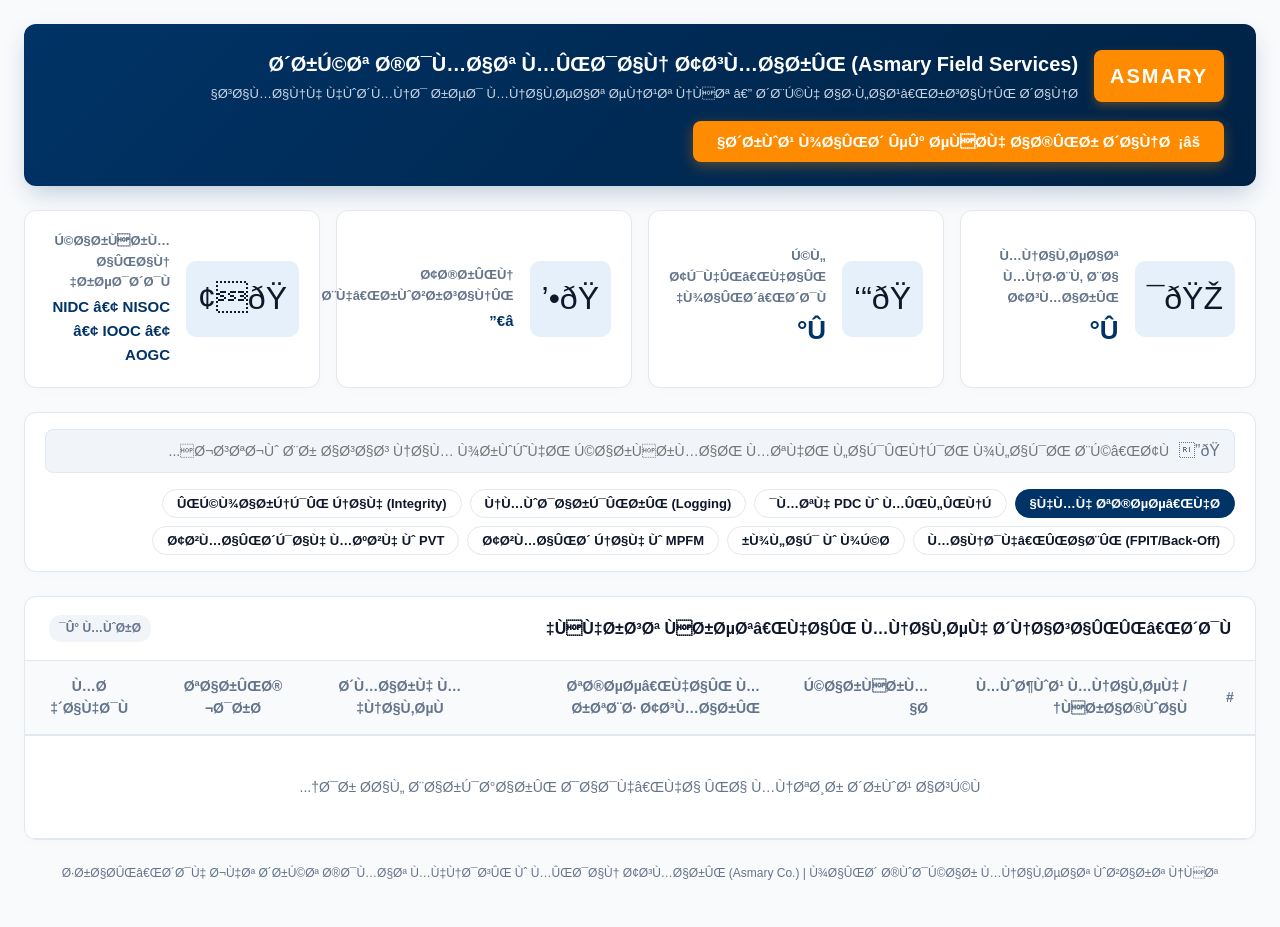
==== index.html @ c62e256e "Add root index.html for GitHub Pages deployment" ====
﻿<!DOCTYPE html>
<html lang="fa" dir="rtl">
<head>
    <meta charset="UTF-8">
    <meta name="viewport" content="width=device-width, initial-scale=1.0">
    <title>Ø³Ø§Ù…Ø§Ù†Ù‡ Ø±ØµØ¯ Ù…Ù†Ø§Ù‚ØµØ§Øª Ø¨Ø§Ù„Ø§Ø¯Ø³ØªÛŒ â€” Ø´Ø±Ú©Øª Ø¢Ø³Ù…Ø§Ø±ÛŒ</title>
    <link rel="stylesheet" href="static/style.css">
    <link rel="icon" href="https://asmaryco.com/wp-content/uploads/2025/12/logo_asmary_white_englishandpersian6-Copy-300x143.jpg">
</head>
<body>
    <div class="app-layout">
        <!-- Top Navigation / Brand Header -->
        <header class="navbar">
            <div class="brand">
                <div class="logo-box">ASMARY</div>
                <div>
                    <h1>Ø´Ø±Ú©Øª Ø®Ø¯Ù…Ø§Øª Ù…ÛŒØ¯Ø§Ù† Ø¢Ø³Ù…Ø§Ø±ÛŒ (Asmary Field Services)</h1>
                    <p class="subtitle">Ø³Ø§Ù…Ø§Ù†Ù‡ Ù‡ÙˆØ´Ù…Ù†Ø¯ Ø±ØµØ¯ Ù…Ù†Ø§Ù‚ØµØ§Øª ØµÙ†Ø¹Øª Ù†ÙØª â€” Ø´Ø¨Ú©Ù‡ Ø§Ø·Ù„Ø§Ø¹â€ŒØ±Ø³Ø§Ù†ÛŒ Ø´Ø§Ù†Ø§</p>
                </div>
            </div>
            <div class="header-actions">
                <button id="scanBtn" class="btn btn-primary" onclick="startScan(50)">
                    <span class="btn-icon">âš¡</span>
                    <span id="btnText">Ø´Ø±ÙˆØ¹ Ù¾Ø§ÛŒØ´ ÛµÛ° ØµÙØ­Ù‡ Ø§Ø®ÛŒØ± Ø´Ø§Ù†Ø§</span>
                </button>
            </div>
        </header>

        <!-- Progress Overlay Container -->
        <div id="progressCard" class="card progress-card hidden">
            <div class="progress-header">
                <div>
                    <strong id="progressTitle">Ø¯Ø± Ø­Ø§Ù„ Ù¾ÛŒÙ…Ø§ÛŒØ´ ØµÙØ­Ø§Øª Ø´Ø¨Ú©Ù‡ Ø´Ø§Ù†Ø§...</strong>
                    <div id="progressSub" class="text-muted">Ù„Ø·ÙØ§Ù‹ Ø´Ú©ÛŒØ¨Ø§ Ø¨Ø§Ø´ÛŒØ¯ (Ø§ÛŒÙ† Ø¹Ù…Ù„ÛŒØ§Øª Ø­Ø¯ÙˆØ¯ Û³Û° Ø«Ø§Ù†ÛŒÙ‡ Ø²Ù…Ø§Ù† Ù…ÛŒâ€ŒØ¨Ø±Ø¯).</div>
                </div>
                <div id="pageCounter" class="badge badge-accent">ØµÙØ­Ù‡ Û° Ø§Ø² ÛµÛ°</div>
            </div>
            <div class="progress-bar-bg">
                <div id="progressBar" class="progress-bar-fill" style="width: 0%;"></div>
            </div>
        </div>

        <!-- Metrics Grid -->
        <div class="metrics-grid">
            <div class="card metric-card">
                <span class="metric-icon">ðŸŽ¯</span>
                <div>
                    <div class="metric-label">Ù…Ù†Ø§Ù‚ØµØ§Øª Ù…Ù†Ø·Ø¨Ù‚ Ø¨Ø§ Ø¢Ø³Ù…Ø§Ø±ÛŒ</div>
                    <div id="matchedCount" class="metric-value">Û°</div>
                </div>
            </div>
            <div class="card metric-card">
                <span class="metric-icon">ðŸ“‘</span>
                <div>
                    <div class="metric-label">Ú©Ù„ Ø¢Ú¯Ù‡ÛŒâ€ŒÙ‡Ø§ÛŒ Ù¾Ø§ÛŒØ´â€ŒØ´Ø¯Ù‡</div>
                    <div id="totalScanned" class="metric-value">Û°</div>
                </div>
            </div>
            <div class="card metric-card">
                <span class="metric-icon">ðŸ•’</span>
                <div>
                    <div class="metric-label">Ø¢Ø®Ø±ÛŒÙ† Ø¨Ù‡â€ŒØ±ÙˆØ²Ø±Ø³Ø§Ù†ÛŒ</div>
                    <div id="lastUpdated" class="metric-value font-sm">â€”</div>
                </div>
            </div>
            <div class="card metric-card">
                <span class="metric-icon">ðŸ¢</span>
                <div>
                    <div class="metric-label">Ú©Ø§Ø±ÙØ±Ù…Ø§ÛŒØ§Ù† Ø±ØµØ¯Ø´Ø¯Ù‡</div>
                    <div class="metric-value font-sm">NIDC â€¢ NISOC â€¢ IOOC â€¢ AOGC</div>
                </div>
            </div>
        </div>

        <!-- Filter & Search Bar -->
        <div class="card filter-bar">
            <div class="search-wrapper">
                <span class="search-icon">ðŸ”</span>
                <input type="text" id="searchInput" placeholder="Ø¬Ø³ØªØ¬Ùˆ Ø¨Ø± Ø§Ø³Ø§Ø³ Ù†Ø§Ù… Ù¾Ø±ÙˆÚ˜Ù‡ØŒ Ú©Ø§Ø±ÙØ±Ù…Ø§ØŒ Ù…ØªÙ‡ØŒ Ù„Ø§Ú¯ÛŒÙ†Ú¯ØŒ Ù¾Ù„Ø§Ú¯ØŒ Ø¨Ú©â€ŒØ¢Ù...">
            </div>
            <div class="filter-pills" id="serviceFilters">
                <button class="pill active" data-filter="all">Ù‡Ù…Ù‡ ØªØ®ØµØµâ€ŒÙ‡Ø§</button>
                <button class="pill" data-filter="PDC Bits & Milling">Ù…ØªÙ‡ PDC Ùˆ Ù…ÛŒÙ„ÛŒÙ†Ú¯</button>
                <button class="pill" data-filter="Well Logging (Open & Cased Hole)">Ù†Ù…ÙˆØ¯Ø§Ø±Ú¯ÛŒØ±ÛŒ (Logging)</button>
                <button class="pill" data-filter="Well Integrity & Casing Inspection">ÛŒÚ©Ù¾Ø§Ø±Ú†Ú¯ÛŒ Ú†Ø§Ù‡ (Integrity)</button>
                <button class="pill" data-filter="Pipe Recovery (FPIT & Back-Off)">Ù…Ø§Ù†Ø¯Ù‡â€ŒÛŒØ§Ø¨ÛŒ (FPIT/Back-Off)</button>
                <button class="pill" data-filter="Plugs & Packers">Ù¾Ù„Ø§Ú¯ Ùˆ Ù¾Ú©Ø±</button>
                <button class="pill" data-filter="Surface Testing & MPFM">Ø¢Ø²Ù…Ø§ÛŒØ´ Ú†Ø§Ù‡ Ùˆ MPFM</button>
                <button class="pill" data-filter="Core & PVT Laboratory">Ø¢Ø²Ù…Ø§ÛŒØ´Ú¯Ø§Ù‡ Ù…ØºØ²Ù‡ Ùˆ PVT</button>
            </div>
        </div>

        <!-- Tenders Table -->
        <div class="card table-card">
            <div class="table-header-title">
                <h2>ÙÙ‡Ø±Ø³Øª ÙØ±ØµØªâ€ŒÙ‡Ø§ÛŒ Ù…Ù†Ø§Ù‚ØµÙ‡ Ø´Ù†Ø§Ø³Ø§ÛŒÛŒâ€ŒØ´Ø¯Ù‡</h2>
                <span id="filteredCountBadge" class="badge badge-light">Û° Ù…ÙˆØ±Ø¯</span>
            </div>
            <div class="table-responsive">
                <table>
                    <thead>
                        <tr>
                            <th style="width: 50px;" class="text-center">#</th>
                            <th>Ù…ÙˆØ¶ÙˆØ¹ Ù…Ù†Ø§Ù‚ØµÙ‡ / ÙØ±Ø§Ø®ÙˆØ§Ù†</th>
                            <th>Ú©Ø§Ø±ÙØ±Ù…Ø§</th>
                            <th>ØªØ®ØµØµâ€ŒÙ‡Ø§ÛŒ Ù…Ø±ØªØ¨Ø· Ø¢Ø³Ù…Ø§Ø±ÛŒ</th>
                            <th class="text-center">Ø´Ù…Ø§Ø±Ù‡ Ù…Ù†Ø§Ù‚ØµÙ‡</th>
                            <th class="text-center">ØªØ§Ø±ÛŒØ® Ø¯Ø±Ø¬</th>
                            <th class="text-center">Ù…Ø´Ø§Ù‡Ø¯Ù‡</th>
                        </tr>
                    </thead>
                    <tbody id="tenderTableBody">
                        <tr>
                            <td colspan="7" class="text-center text-muted py-5">
                                Ø¯Ø± Ø­Ø§Ù„ Ø¨Ø§Ø±Ú¯Ø°Ø§Ø±ÛŒ Ø¯Ø§Ø¯Ù‡â€ŒÙ‡Ø§ ÛŒØ§ Ù…Ù†ØªØ¸Ø± Ø´Ø±ÙˆØ¹ Ø§Ø³Ú©Ù†...
                            </td>
                        </tr>
                    </tbody>
                </table>
            </div>
        </div>

        <footer class="footer">
            Ø·Ø±Ø§Ø­ÛŒâ€ŒØ´Ø¯Ù‡ Ø¬Ù‡Øª Ø´Ø±Ú©Øª Ø®Ø¯Ù…Ø§Øª Ù…Ù‡Ù†Ø¯Ø³ÛŒ Ùˆ Ù…ÛŒØ¯Ø§Ù† Ø¢Ø³Ù…Ø§Ø±ÛŒ (Asmary Co.) | Ù¾Ø§ÛŒØ´ Ø®ÙˆØ¯Ú©Ø§Ø± Ù…Ù†Ø§Ù‚ØµØ§Øª ÙˆØ²Ø§Ø±Øª Ù†ÙØª
        </footer>
    </div>

    <script src="static/app.js"></script>
</body>
</html>
---- static/style.css ----
/* Asmary Tender Monitor Styles */
:root {
    --primary: #003366;
    --primary-dark: #002244;
    --primary-light: #e6f0fa;
    --accent: #ff8c00;
    --accent-light: #fff3e6;
    --success: #107c41;
    --success-light: #e8f5e9;
    --bg: #f8fafc;
    --surface: #ffffff;
    --text-dark: #0f172a;
    --text-muted: #64748b;
    --border: #e2e8f0;
    --radius: 12px;
}

* {
    box-sizing: border-box;
    margin: 0;
    padding: 0;
}

body {
    font-family: 'Segoe UI', Tahoma, Arial, sans-serif;
    background-color: var(--bg);
    color: var(--text-dark);
    direction: rtl;
    line-height: 1.6;
}

.app-layout {
    max-width: 1440px;
    margin: 0 auto;
    padding: 24px;
}

/* Header */
.navbar {
    background: linear-gradient(135deg, var(--primary) 0%, var(--primary-dark) 100%);
    color: white;
    padding: 24px 32px;
    border-radius: var(--radius);
    display: flex;
    justify-content: space-between;
    align-items: center;
    box-shadow: 0 10px 25px -5px rgba(0, 51, 102, 0.25);
    margin-bottom: 24px;
    flex-wrap: wrap;
    gap: 16px;
}

.brand {
    display: flex;
    align-items: center;
    gap: 16px;
}

.logo-box {
    background: var(--accent);
    color: white;
    font-weight: 900;
    font-size: 20px;
    letter-spacing: 2px;
    padding: 10px 16px;
    border-radius: 8px;
    box-shadow: 0 4px 10px rgba(255, 140, 0, 0.3);
}

.navbar h1 {
    font-size: 20px;
    font-weight: 800;
}

.subtitle {
    font-size: 13px;
    color: #cbd5e1;
    margin-top: 4px;
}

/* Buttons */
.btn {
    display: inline-flex;
    align-items: center;
    gap: 8px;
    padding: 12px 24px;
    border-radius: 8px;
    font-size: 15px;
    font-weight: 700;
    cursor: pointer;
    border: none;
    transition: all 0.2s ease;
}

.btn-primary {
    background: var(--accent);
    color: white;
    box-shadow: 0 4px 14px rgba(255, 140, 0, 0.35);
}

.btn-primary:hover {
    background: #e67e00;
    transform: translateY(-1px);
}

.btn-primary:disabled {
    background: #94a3b8;
    cursor: not-allowed;
    transform: none;
    box-shadow: none;
}

/* Cards */
.card {
    background: var(--surface);
    border: 1px solid var(--border);
    border-radius: var(--radius);
    padding: 20px;
    margin-bottom: 24px;
    box-shadow: 0 2px 8px rgba(0, 0, 0, 0.02);
}

/* Progress */
.progress-card {
    border-right: 5px solid var(--accent);
}

.progress-header {
    display: flex;
    justify-content: space-between;
    align-items: center;
    margin-bottom: 12px;
}

.progress-bar-bg {
    width: 100%;
    height: 10px;
    background: #e2e8f0;
    border-radius: 5px;
    overflow: hidden;
}

.progress-bar-fill {
    height: 100%;
    background: linear-gradient(90deg, var(--accent) 0%, #ffa500 100%);
    transition: width 0.3s ease;
}

/* Metrics */
.metrics-grid {
    display: grid;
    grid-template-columns: repeat(auto-fit, minmax(240px, 1fr));
    gap: 16px;
    margin-bottom: 24px;
}

.metric-card {
    display: flex;
    align-items: center;
    gap: 16px;
    margin-bottom: 0;
}

.metric-icon {
    font-size: 32px;
    background: var(--primary-light);
    padding: 12px;
    border-radius: 10px;
}

.metric-label {
    font-size: 13px;
    color: var(--text-muted);
    font-weight: 600;
}

.metric-value {
    font-size: 26px;
    font-weight: 800;
    color: var(--primary);
    margin-top: 2px;
}

.font-sm {
    font-size: 15px;
    font-weight: 700;
}

/* Filter Bar */
.filter-bar {
    padding: 16px 20px;
}

.search-wrapper {
    display: flex;
    align-items: center;
    background: #f1f5f9;
    border: 1px solid var(--border);
    border-radius: 8px;
    padding: 8px 14px;
    margin-bottom: 16px;
}

.search-icon {
    font-size: 16px;
    margin-left: 10px;
    color: var(--text-muted);
}

.search-wrapper input {
    width: 100%;
    border: none;
    background: transparent;
    outline: none;
    font-size: 14px;
}

.filter-pills {
    display: flex;
    flex-wrap: wrap;
    gap: 8px;
}

.pill {
    padding: 6px 14px;
    border-radius: 20px;
    border: 1px solid var(--border);
    background: white;
    font-size: 13px;
    font-weight: 600;
    color: var(--text-dark);
    cursor: pointer;
    transition: all 0.2s;
}

.pill:hover {
    background: #f1f5f9;
}

.pill.active {
    background: var(--primary);
    color: white;
    border-color: var(--primary);
}

/* Table */
.table-card {
    padding: 0;
    overflow: hidden;
}

.table-header-title {
    padding: 18px 24px;
    display: flex;
    justify-content: space-between;
    align-items: center;
    border-bottom: 1px solid var(--border);
}

.table-header-title h2 {
    font-size: 16px;
    font-weight: 800;
}

.table-responsive {
    overflow-x: auto;
}

table {
    width: 100%;
    border-collapse: collapse;
    font-size: 14px;
}

th {
    background: #f8fafc;
    color: var(--text-muted);
    font-weight: 700;
    padding: 14px 18px;
    border-bottom: 2px solid var(--border);
    text-align: right;
}

td {
    padding: 14px 18px;
    border-bottom: 1px solid var(--border);
    vertical-align: middle;
}

tr:hover {
    background: #f8fafc;
}

.client-tag {
    background: var(--primary-light);
    color: var(--primary);
    padding: 4px 10px;
    border-radius: 6px;
    font-size: 12px;
    font-weight: 700;
    display: inline-block;
}

.service-badge {
    background: var(--accent-light);
    color: #b45309;
    padding: 3px 8px;
    border-radius: 4px;
    font-size: 11px;
    font-weight: 600;
    margin: 2px;
    display: inline-block;
}

.view-btn {
    display: inline-block;
    background: var(--primary);
    color: white;
    text-decoration: none;
    padding: 6px 14px;
    border-radius: 6px;
    font-size: 12px;
    font-weight: 700;
    transition: opacity 0.2s;
}

.view-btn:hover {
    opacity: 0.85;
}

.badge {
    padding: 4px 10px;
    border-radius: 12px;
    font-size: 12px;
    font-weight: 700;
}

.badge-accent {
    background: var(--accent-light);
    color: #b45309;
}

.badge-light {
    background: #f1f5f9;
    color: var(--text-muted);
}

.text-center { text-align: center; }
.text-muted { color: var(--text-muted); }
.py-5 { padding-top: 40px; padding-bottom: 40px; }
.hidden { display: none; }

.footer {
    text-align: center;
    color: var(--text-muted);
    font-size: 12px;
    margin-top: 20px;
    padding-bottom: 20px;
}
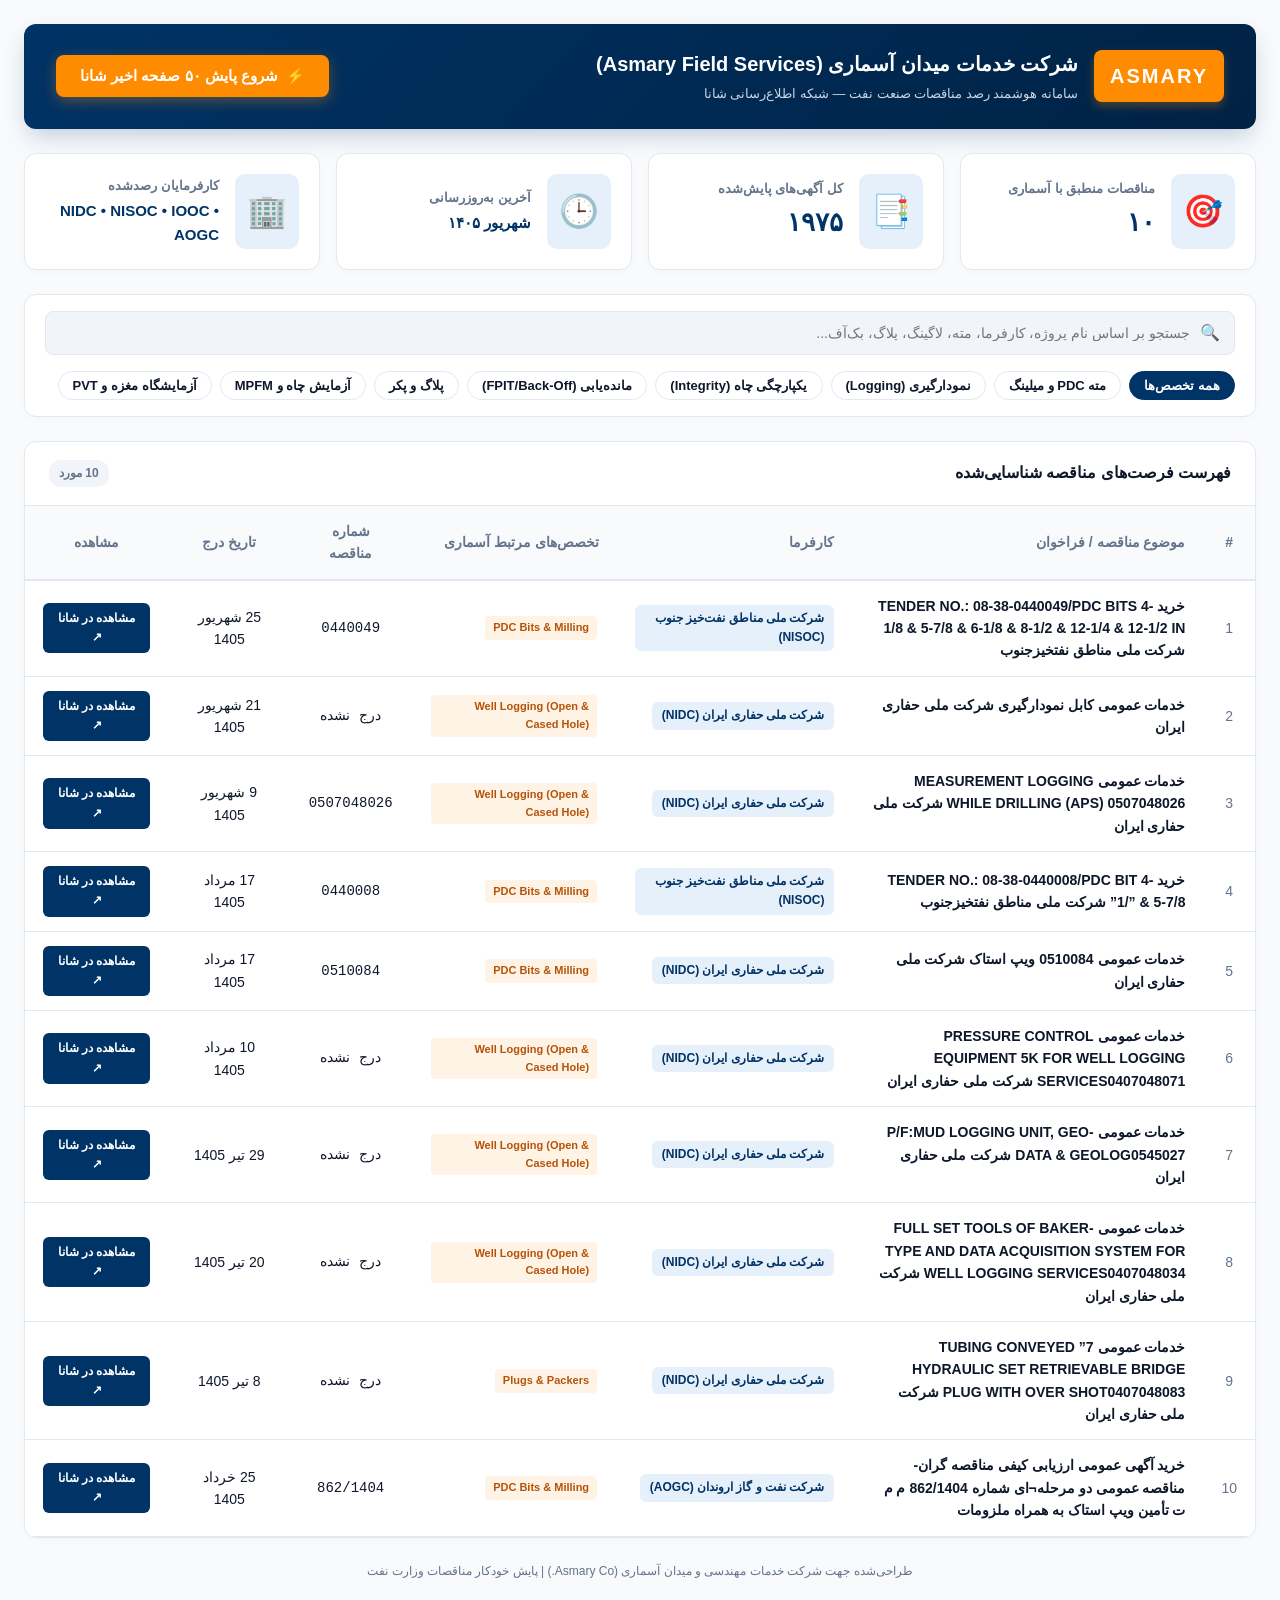
==== commit 5aed64b2: "Fix UTF-8 Persian text and embed tenders for GitHub Pages" ====
--- a/index.html
+++ b/index.html
@@ -1,130 +1,259 @@
-﻿<!DOCTYPE html>
+<!DOCTYPE html>
 <html lang="fa" dir="rtl">
 <head>
     <meta charset="UTF-8">
     <meta name="viewport" content="width=device-width, initial-scale=1.0">
-    <title>Ø³Ø§Ù…Ø§Ù†Ù‡ Ø±ØµØ¯ Ù…Ù†Ø§Ù‚ØµØ§Øª Ø¨Ø§Ù„Ø§Ø¯Ø³ØªÛŒ â€” Ø´Ø±Ú©Øª Ø¢Ø³Ù…Ø§Ø±ÛŒ</title>
+    <title>سامانه رصد مناقصات بالادستی — شرکت آسماری</title>
     <link rel="stylesheet" href="static/style.css">
     <link rel="icon" href="https://asmaryco.com/wp-content/uploads/2025/12/logo_asmary_white_englishandpersian6-Copy-300x143.jpg">
 </head>
 <body>
     <div class="app-layout">
-        <!-- Top Navigation / Brand Header -->
         <header class="navbar">
             <div class="brand">
                 <div class="logo-box">ASMARY</div>
                 <div>
-                    <h1>Ø´Ø±Ú©Øª Ø®Ø¯Ù…Ø§Øª Ù…ÛŒØ¯Ø§Ù† Ø¢Ø³Ù…Ø§Ø±ÛŒ (Asmary Field Services)</h1>
-                    <p class="subtitle">Ø³Ø§Ù…Ø§Ù†Ù‡ Ù‡ÙˆØ´Ù…Ù†Ø¯ Ø±ØµØ¯ Ù…Ù†Ø§Ù‚ØµØ§Øª ØµÙ†Ø¹Øª Ù†ÙØª â€” Ø´Ø¨Ú©Ù‡ Ø§Ø·Ù„Ø§Ø¹â€ŒØ±Ø³Ø§Ù†ÛŒ Ø´Ø§Ù†Ø§</p>
+                    <h1>شرکت خدمات میدان آسماری (Asmary Field Services)</h1>
+                    <p class="subtitle">سامانه هوشمند رصد مناقصات صنعت نفت — شبکه اطلاع‌رسانی شانا</p>
                 </div>
             </div>
             <div class="header-actions">
                 <button id="scanBtn" class="btn btn-primary" onclick="startScan(50)">
-                    <span class="btn-icon">âš¡</span>
-                    <span id="btnText">Ø´Ø±ÙˆØ¹ Ù¾Ø§ÛŒØ´ ÛµÛ° ØµÙØ­Ù‡ Ø§Ø®ÛŒØ± Ø´Ø§Ù†Ø§</span>
+                    <span class="btn-icon">⚡</span>
+                    <span id="btnText">شروع پایش ۵۰ صفحه اخیر شانا</span>
                 </button>
             </div>
         </header>
 
-        <!-- Progress Overlay Container -->
-        <div id="progressCard" class="card progress-card hidden">
-            <div class="progress-header">
-                <div>
-                    <strong id="progressTitle">Ø¯Ø± Ø­Ø§Ù„ Ù¾ÛŒÙ…Ø§ÛŒØ´ ØµÙØ­Ø§Øª Ø´Ø¨Ú©Ù‡ Ø´Ø§Ù†Ø§...</strong>
-                    <div id="progressSub" class="text-muted">Ù„Ø·ÙØ§Ù‹ Ø´Ú©ÛŒØ¨Ø§ Ø¨Ø§Ø´ÛŒØ¯ (Ø§ÛŒÙ† Ø¹Ù…Ù„ÛŒØ§Øª Ø­Ø¯ÙˆØ¯ Û³Û° Ø«Ø§Ù†ÛŒÙ‡ Ø²Ù…Ø§Ù† Ù…ÛŒâ€ŒØ¨Ø±Ø¯).</div>
-                </div>
-                <div id="pageCounter" class="badge badge-accent">ØµÙØ­Ù‡ Û° Ø§Ø² ÛµÛ°</div>
-            </div>
-            <div class="progress-bar-bg">
-                <div id="progressBar" class="progress-bar-fill" style="width: 0%;"></div>
+        <div class="metrics-grid">
+            <div class="card metric-card">
+                <span class="metric-icon">🎯</span>
+                <div>
+                    <div class="metric-label">مناقصات منطبق با آسماری</div>
+                    <div id="matchedCount" class="metric-value">۱۰</div>
+                </div>
+            </div>
+            <div class="card metric-card">
+                <span class="metric-icon">📑</span>
+                <div>
+                    <div class="metric-label">کل آگهی‌های پایش‌شده</div>
+                    <div id="totalScanned" class="metric-value">۱۹۷۵</div>
+                </div>
+            </div>
+            <div class="card metric-card">
+                <span class="metric-icon">🕒</span>
+                <div>
+                    <div class="metric-label">آخرین به‌روزرسانی</div>
+                    <div id="lastUpdated" class="metric-value font-sm">شهریور ۱۴۰۵</div>
+                </div>
+            </div>
+            <div class="card metric-card">
+                <span class="metric-icon">🏢</span>
+                <div>
+                    <div class="metric-label">کارفرمایان رصدشده</div>
+                    <div class="metric-value font-sm">NIDC • NISOC • IOOC • AOGC</div>
+                </div>
             </div>
         </div>
 
-        <!-- Metrics Grid -->
-        <div class="metrics-grid">
-            <div class="card metric-card">
-                <span class="metric-icon">ðŸŽ¯</span>
-                <div>
-                    <div class="metric-label">Ù…Ù†Ø§Ù‚ØµØ§Øª Ù…Ù†Ø·Ø¨Ù‚ Ø¨Ø§ Ø¢Ø³Ù…Ø§Ø±ÛŒ</div>
-                    <div id="matchedCount" class="metric-value">Û°</div>
-                </div>
-            </div>
-            <div class="card metric-card">
-                <span class="metric-icon">ðŸ“‘</span>
-                <div>
-                    <div class="metric-label">Ú©Ù„ Ø¢Ú¯Ù‡ÛŒâ€ŒÙ‡Ø§ÛŒ Ù¾Ø§ÛŒØ´â€ŒØ´Ø¯Ù‡</div>
-                    <div id="totalScanned" class="metric-value">Û°</div>
-                </div>
-            </div>
-            <div class="card metric-card">
-                <span class="metric-icon">ðŸ•’</span>
-                <div>
-                    <div class="metric-label">Ø¢Ø®Ø±ÛŒÙ† Ø¨Ù‡â€ŒØ±ÙˆØ²Ø±Ø³Ø§Ù†ÛŒ</div>
-                    <div id="lastUpdated" class="metric-value font-sm">â€”</div>
-                </div>
-            </div>
-            <div class="card metric-card">
-                <span class="metric-icon">ðŸ¢</span>
-                <div>
-                    <div class="metric-label">Ú©Ø§Ø±ÙØ±Ù…Ø§ÛŒØ§Ù† Ø±ØµØ¯Ø´Ø¯Ù‡</div>
-                    <div class="metric-value font-sm">NIDC â€¢ NISOC â€¢ IOOC â€¢ AOGC</div>
-                </div>
-            </div>
-        </div>
-
-        <!-- Filter & Search Bar -->
         <div class="card filter-bar">
             <div class="search-wrapper">
-                <span class="search-icon">ðŸ”</span>
-                <input type="text" id="searchInput" placeholder="Ø¬Ø³ØªØ¬Ùˆ Ø¨Ø± Ø§Ø³Ø§Ø³ Ù†Ø§Ù… Ù¾Ø±ÙˆÚ˜Ù‡ØŒ Ú©Ø§Ø±ÙØ±Ù…Ø§ØŒ Ù…ØªÙ‡ØŒ Ù„Ø§Ú¯ÛŒÙ†Ú¯ØŒ Ù¾Ù„Ø§Ú¯ØŒ Ø¨Ú©â€ŒØ¢Ù...">
+                <span class="search-icon">🔍</span>
+                <input type="text" id="searchInput" placeholder="جستجو بر اساس نام پروژه، کارفرما، مته، لاگینگ، پلاگ، بک‌آف...">
             </div>
             <div class="filter-pills" id="serviceFilters">
-                <button class="pill active" data-filter="all">Ù‡Ù…Ù‡ ØªØ®ØµØµâ€ŒÙ‡Ø§</button>
-                <button class="pill" data-filter="PDC Bits & Milling">Ù…ØªÙ‡ PDC Ùˆ Ù…ÛŒÙ„ÛŒÙ†Ú¯</button>
-                <button class="pill" data-filter="Well Logging (Open & Cased Hole)">Ù†Ù…ÙˆØ¯Ø§Ø±Ú¯ÛŒØ±ÛŒ (Logging)</button>
-                <button class="pill" data-filter="Well Integrity & Casing Inspection">ÛŒÚ©Ù¾Ø§Ø±Ú†Ú¯ÛŒ Ú†Ø§Ù‡ (Integrity)</button>
-                <button class="pill" data-filter="Pipe Recovery (FPIT & Back-Off)">Ù…Ø§Ù†Ø¯Ù‡â€ŒÛŒØ§Ø¨ÛŒ (FPIT/Back-Off)</button>
-                <button class="pill" data-filter="Plugs & Packers">Ù¾Ù„Ø§Ú¯ Ùˆ Ù¾Ú©Ø±</button>
-                <button class="pill" data-filter="Surface Testing & MPFM">Ø¢Ø²Ù…Ø§ÛŒØ´ Ú†Ø§Ù‡ Ùˆ MPFM</button>
-                <button class="pill" data-filter="Core & PVT Laboratory">Ø¢Ø²Ù…Ø§ÛŒØ´Ú¯Ø§Ù‡ Ù…ØºØ²Ù‡ Ùˆ PVT</button>
+                <button class="pill active" data-filter="all">همه تخصص‌ها</button>
+                <button class="pill" data-filter="PDC Bits & Milling">مته PDC و میلینگ</button>
+                <button class="pill" data-filter="Well Logging (Open & Cased Hole)">نمودارگیری (Logging)</button>
+                <button class="pill" data-filter="Well Integrity & Casing Inspection">یکپارچگی چاه (Integrity)</button>
+                <button class="pill" data-filter="Pipe Recovery (FPIT & Back-Off)">مانده‌یابی (FPIT/Back-Off)</button>
+                <button class="pill" data-filter="Plugs & Packers">پلاگ و پکر</button>
+                <button class="pill" data-filter="Surface Testing & MPFM">آزمایش چاه و MPFM</button>
+                <button class="pill" data-filter="Core & PVT Laboratory">آزمایشگاه مغزه و PVT</button>
             </div>
         </div>
 
-        <!-- Tenders Table -->
         <div class="card table-card">
             <div class="table-header-title">
-                <h2>ÙÙ‡Ø±Ø³Øª ÙØ±ØµØªâ€ŒÙ‡Ø§ÛŒ Ù…Ù†Ø§Ù‚ØµÙ‡ Ø´Ù†Ø§Ø³Ø§ÛŒÛŒâ€ŒØ´Ø¯Ù‡</h2>
-                <span id="filteredCountBadge" class="badge badge-light">Û° Ù…ÙˆØ±Ø¯</span>
+                <h2>فهرست فرصت‌های مناقصه شناسایی‌شده</h2>
+                <span id="filteredCountBadge" class="badge badge-light">۱۰ مورد</span>
             </div>
             <div class="table-responsive">
                 <table>
                     <thead>
                         <tr>
                             <th style="width: 50px;" class="text-center">#</th>
-                            <th>Ù…ÙˆØ¶ÙˆØ¹ Ù…Ù†Ø§Ù‚ØµÙ‡ / ÙØ±Ø§Ø®ÙˆØ§Ù†</th>
-                            <th>Ú©Ø§Ø±ÙØ±Ù…Ø§</th>
-                            <th>ØªØ®ØµØµâ€ŒÙ‡Ø§ÛŒ Ù…Ø±ØªØ¨Ø· Ø¢Ø³Ù…Ø§Ø±ÛŒ</th>
-                            <th class="text-center">Ø´Ù…Ø§Ø±Ù‡ Ù…Ù†Ø§Ù‚ØµÙ‡</th>
-                            <th class="text-center">ØªØ§Ø±ÛŒØ® Ø¯Ø±Ø¬</th>
-                            <th class="text-center">Ù…Ø´Ø§Ù‡Ø¯Ù‡</th>
+                            <th>موضوع مناقصه / فراخوان</th>
+                            <th>کارفرما</th>
+                            <th>تخصص‌های مرتبط آسماری</th>
+                            <th class="text-center">شماره مناقصه</th>
+                            <th class="text-center">تاریخ درج</th>
+                            <th class="text-center">مشاهده</th>
                         </tr>
                     </thead>
                     <tbody id="tenderTableBody">
-                        <tr>
-                            <td colspan="7" class="text-center text-muted py-5">
-                                Ø¯Ø± Ø­Ø§Ù„ Ø¨Ø§Ø±Ú¯Ø°Ø§Ø±ÛŒ Ø¯Ø§Ø¯Ù‡â€ŒÙ‡Ø§ ÛŒØ§ Ù…Ù†ØªØ¸Ø± Ø´Ø±ÙˆØ¹ Ø§Ø³Ú©Ù†...
-                            </td>
-                        </tr>
                     </tbody>
                 </table>
             </div>
         </div>
 
         <footer class="footer">
-            Ø·Ø±Ø§Ø­ÛŒâ€ŒØ´Ø¯Ù‡ Ø¬Ù‡Øª Ø´Ø±Ú©Øª Ø®Ø¯Ù…Ø§Øª Ù…Ù‡Ù†Ø¯Ø³ÛŒ Ùˆ Ù…ÛŒØ¯Ø§Ù† Ø¢Ø³Ù…Ø§Ø±ÛŒ (Asmary Co.) | Ù¾Ø§ÛŒØ´ Ø®ÙˆØ¯Ú©Ø§Ø± Ù…Ù†Ø§Ù‚ØµØ§Øª ÙˆØ²Ø§Ø±Øª Ù†ÙØª
+            طراحی‌شده جهت شرکت خدمات مهندسی و میدان آسماری (Asmary Co.) | پایش خودکار مناقصات وزارت نفت
         </footer>
     </div>
 
-    <script src="static/app.js"></script>
+    <script>
+    const INITIAL_TENDERS = [
+        {
+            "title": "خرید TENDER NO.: 08-38-0440049/PDC BITS 4-1/8 & 5-7/8 & 6-1/8 & 8-1/2 & 12-1/4 & 12-1/2 IN شرکت ملی مناطق نفتخیزجنوب",
+            "client": "شرکت ملی مناطق نفت‌خیز جنوب (NISOC)",
+            "matched_services": ["PDC Bits & Milling"],
+            "tender_id": "0440049",
+            "date": "25 شهریور 1405",
+            "link": "https://www.shana.ir/tender/2770143/TENDER-NO-08-38-0440049-PDC-BITS-4-1-8-5-7-8-6-1-8-8-1-2"
+        },
+        {
+            "title": "خدمات عمومی کابل نمودارگیری شرکت ملی حفاری ایران",
+            "client": "شرکت ملی حفاری ایران (NIDC)",
+            "matched_services": ["Well Logging (Open & Cased Hole)"],
+            "tender_id": "درج نشده",
+            "date": "21 شهریور 1405",
+            "link": "https://www.shana.ir/tender/2700104/کابل-نمودارگیری"
+        },
+        {
+            "title": "خدمات عمومی MEASUREMENT LOGGING WHILE DRILLING (APS) 0507048026 شرکت ملی حفاری ایران",
+            "client": "شرکت ملی حفاری ایران (NIDC)",
+            "matched_services": ["Well Logging (Open & Cased Hole)"],
+            "tender_id": "0507048026",
+            "date": "9 شهریور 1405",
+            "link": "https://www.shana.ir/tender/2584994/MEASUREMENT-LOGGING-WHILE-DRILLING-APS-0507048026"
+        },
+        {
+            "title": "خرید TENDER NO.: 08-38-0440008/PDC BIT 4-1/” & 5-7/8” شرکت ملی مناطق نفتخیزجنوب",
+            "client": "شرکت ملی مناطق نفت‌خیز جنوب (NISOC)",
+            "matched_services": ["PDC Bits & Milling"],
+            "tender_id": "0440008",
+            "date": "17 مرداد 1405",
+            "link": "https://www.shana.ir/tender/2476472/TENDER-NO-08-38-0440008-PDC-BIT-4-1-5-7-8"
+        },
+        {
+            "title": "خدمات عمومی 0510084 ویپ استاک شرکت ملی حفاری ایران",
+            "client": "شرکت ملی حفاری ایران (NIDC)",
+            "matched_services": ["PDC Bits & Milling"],
+            "tender_id": "0510084",
+            "date": "17 مرداد 1405",
+            "link": "https://www.shana.ir/tender/2470118/0510084-ویپ-استاک"
+        },
+        {
+            "title": "خدمات عمومی PRESSURE CONTROL EQUIPMENT 5K FOR WELL LOGGING SERVICES0407048071 شرکت ملی حفاری ایران",
+            "client": "شرکت ملی حفاری ایران (NIDC)",
+            "matched_services": ["Well Logging (Open & Cased Hole)"],
+            "tender_id": "درج نشده",
+            "date": "10 مرداد 1405",
+            "link": "https://www.shana.ir/tender/2415771/PRESSURE-CONTROL-EQUIPMENT-5K-FOR-WELL-LOGGING-SERVICES0407048071"
+        },
+        {
+            "title": "خدمات عمومی P/F:MUD LOGGING UNIT, GEO-DATA & GEOLOG0545027 شرکت ملی حفاری ایران",
+            "client": "شرکت ملی حفاری ایران (NIDC)",
+            "matched_services": ["Well Logging (Open & Cased Hole)"],
+            "tender_id": "درج نشده",
+            "date": "29 تیر 1405",
+            "link": "https://www.shana.ir/tender/2337783/P-F-MUD-LOGGING-UNIT-GEO-DATA-GEOLOG0545027"
+        },
+        {
+            "title": "خدمات عمومی FULL SET TOOLS OF BAKER-TYPE AND DATA ACQUISITION SYSTEM FOR WELL LOGGING SERVICES0407048034 شرکت ملی حفاری ایران",
+            "client": "شرکت ملی حفاری ایران (NIDC)",
+            "matched_services": ["Well Logging (Open & Cased Hole)"],
+            "tender_id": "درج نشده",
+            "date": "20 تیر 1405",
+            "link": "https://www.shana.ir/tender/2297099/FULL-SET-TOOLS-OF-BAKER-TYPE-AND-DATA-ACQUISITION-SYSTEM-FOR"
+        },
+        {
+            "title": "خدمات عمومی 7” TUBING CONVEYED HYDRAULIC SET RETRIEVABLE BRIDGE PLUG WITH OVER SHOT0407048083 شرکت ملی حفاری ایران",
+            "client": "شرکت ملی حفاری ایران (NIDC)",
+            "matched_services": ["Plugs & Packers"],
+            "tender_id": "درج نشده",
+            "date": "8 تیر 1405",
+            "link": "https://www.shana.ir/tender/2202536/7-TUBING-CONVEYED-HYDRAULIC-SET-RETRIEVABLE-BRIDGE-PLUG-WITH"
+        },
+        {
+            "title": "خرید آگهی عمومی ارزیابی کیفی مناقصه گران- مناقصه عمومی دو مرحله¬ای شماره 862/1404 م م ت تأمین ویپ استاک به همراه ملزومات",
+            "client": "شرکت نفت و گاز اروندان (AOGC)",
+            "matched_services": ["PDC Bits & Milling"],
+            "tender_id": "862/1404",
+            "date": "25 خرداد 1405",
+            "link": "https://www.shana.ir/tender/2133780/آگهی-عمومی-ارزیابی-کیفی-مناقصه-گران-مناقصه-عمومی-دو-مرحله-ای"
+        }
+    ];
+
+    let allTenders = INITIAL_TENDERS;
+    let currentCategoryFilter = 'all';
+
+    document.addEventListener('DOMContentLoaded', () => {
+        applyFilters();
+        document.getElementById('searchInput').addEventListener('input', applyFilters);
+        document.querySelectorAll('.filter-pills .pill').forEach(btn => {
+            btn.addEventListener('click', () => {
+                document.querySelectorAll('.filter-pills .pill').forEach(p => p.classList.remove('active'));
+                btn.classList.add('active');
+                currentCategoryFilter = btn.getAttribute('data-filter');
+                applyFilters();
+            });
+        });
+    });
+
+    function applyFilters() {
+        const searchVal = document.getElementById('searchInput').value.trim().toLowerCase();
+        const filtered = allTenders.filter(t => {
+            const titleMatch = t.title.toLowerCase().includes(searchVal);
+            const clientMatch = (t.client || '').toLowerCase().includes(searchVal);
+            const idMatch = (t.tender_id || '').toLowerCase().includes(searchVal);
+            const matchesSearch = !searchVal || titleMatch || clientMatch || idMatch;
+
+            let matchesCat = true;
+            if (currentCategoryFilter !== 'all') {
+                const services = t.matched_services || [];
+                matchesCat = services.includes(currentCategoryFilter);
+            }
+            return matchesSearch && matchesCat;
+        });
+
+        renderTable(filtered);
+        document.getElementById('filteredCountBadge').textContent = filtered.length + ' مورد';
+    }
+
+    function renderTable(tenders) {
+        const tbody = document.getElementById('tenderTableBody');
+        if (!tenders || tenders.length === 0) {
+            tbody.innerHTML = '<tr><td colspan="7" class="text-center text-muted py-5">هیچ مناقصه منطبقی یافت نشد.</td></tr>';
+            return;
+        }
+
+        let rowsHtml = '';
+        tenders.forEach((t, i) => {
+            const services = t.matched_services || [];
+            const badges = services.map(s => '<span class="service-badge">' + s + '</span>').join(' ');
+
+            rowsHtml += `
+                <tr>
+                    <td class="text-center font-bold text-muted">${i + 1}</td>
+                    <td style="font-weight: 600; max-width: 400px;">${t.title}</td>
+                    <td><span class="client-tag">${t.client}</span></td>
+                    <td>${badges}</td>
+                    <td class="text-center" style="font-family: monospace;">${t.tender_id || '—'}</td>
+                    <td class="text-center">${t.date || '—'}</td>
+                    <td class="text-center">
+                        <a href="${t.link}" target="_blank" class="view-btn">مشاهده در شانا ↗</a>
+                    </td>
+                </tr>
+            `;
+        });
+        tbody.innerHTML = rowsHtml;
+    }
+
+    function startScan() {
+        alert('سامانه در بستر GitHub Pages به صورت دمو و ایستا اجرا شده است.\n\nبرای شروع خزش زنده ۵۰ صفحه اخیر شانا بدون محدودیت، پروژه را روی سیستم محلی با فایل run.bat اجرا فرمایید.');
+    }
+    </script>
 </body>
-</html>
+</html>
